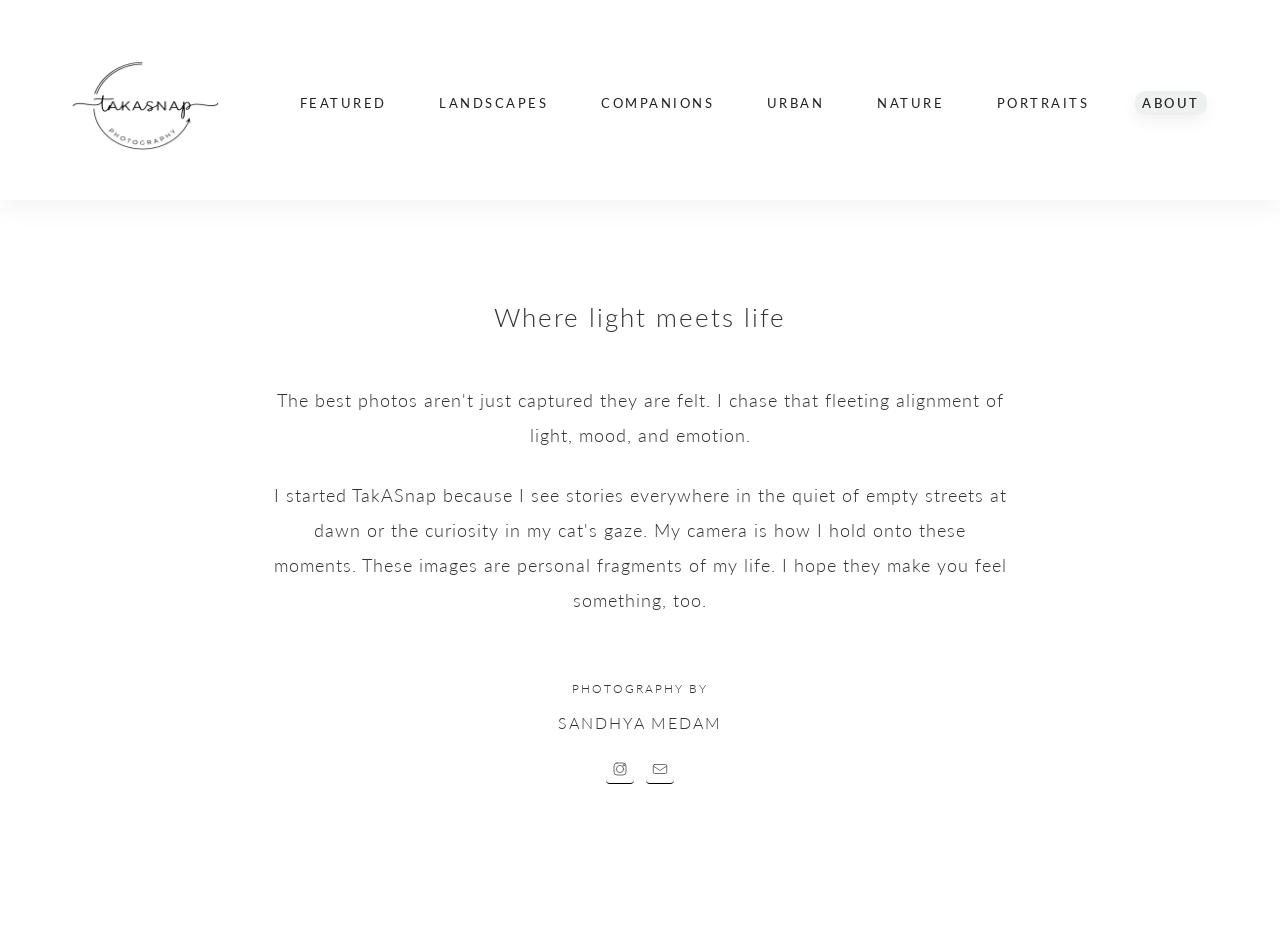
==== about.html @ beec7b59 "Polish: Aggressive logo shift (-24px)" ====
<!DOCTYPE html>
<html lang="en">

<head>
    <meta charset="UTF-8">
    <meta name="viewport" content="width=device-width, initial-scale=1.0">
    <title>About - TakASnap</title>
    <link rel="preconnect" href="https://fonts.googleapis.com">
    <link rel="preconnect" href="https://fonts.gstatic.com" crossorigin>
    <link
        href="https://fonts.googleapis.com/css2?family=Playfair+Display:wght@400;500;600&family=Lato:wght@300;400&display=swap"
        rel="stylesheet">
    <link rel="stylesheet" href="app.css?v=20260204-1749">
</head>

<body class="about-page">
    <!-- Header with Navigation -->
    <header>
        <nav>
            <div class="logo">
                <a href="index.html">
                    <img src="images/Logo/logo-circle.png" alt="TakASnap logo" class="logo-mark">
                </a>
            </div>
            <ul class="nav-menu">
                <li><a href="index.html" class="nav-link">FEATURED</a></li>
                <li><a href="landscapes.html" class="nav-link">LANDSCAPES</a></li>
                <li><a href="companions.html" class="nav-link">COMPANIONS</a></li>
                <li><a href="urban.html" class="nav-link">URBAN</a></li>
                <li><a href="nature.html" class="nav-link">NATURE</a></li>
                <li><a href="portraits.html" class="nav-link">PORTRAITS</a></li>
                <li><a href="about.html" class="nav-link active">ABOUT</a></li>
            </ul>
            <div class="nav-hint" aria-hidden="true"><span class="chevron">⬅︎</span> swipe <span
                    class="chevron">➡︎</span></div>
        </nav>
    </header>

    <!-- About Section -->
    <main>
        <section class="info-section active">
            <div class="info-content">
                <p class="about-tagline">Where light meets life</p>
                <p>The best photos aren't just captured they are felt. I chase that fleeting alignment of light, mood,
                    and emotion.</p>
                <p>I started TakASnap because I see stories everywhere in the quiet of empty streets at dawn or the
                    curiosity in my cat's gaze. My camera is how I hold onto these moments. These images are personal
                    fragments of my life. I hope they make you feel something, too.</p>
                <p class="about-credit">Photography by <span>Sandhya&nbsp;Medam</span></p>
                <div class="social-links" aria-label="Social links">
                    <a class="social-icon" href="https://www.instagram.com/taka.snap/?hl=en" target="_blank"
                        rel="noopener" aria-label="Instagram">
                        <svg viewBox="0 0 24 24" aria-hidden="true" focusable="false">
                            <rect x="4" y="4" width="16" height="16" rx="4" ry="4"></rect>
                            <circle cx="12" cy="12" r="4.8"></circle>
                            <circle cx="17" cy="7" r="0.9"></circle>
                        </svg>
                    </a>
                    <a class="social-icon" href="mailto:medamsandhyabalaram@gmail.com" aria-label="Email Sandhya Medam">
                        <svg viewBox="0 0 24 24" aria-hidden="true" focusable="false">
                            <rect x="3" y="6" width="18" height="12" rx="2" ry="2"></rect>
                            <path d="M3 8l9 6 9-6"></path>
                        </svg>
                    </a>
                </div>
            </div>
        </section>
    </main>
    <script>
        if ('scrollRestoration' in history) history.scrollRestoration = 'manual';
        window.scrollTo(0, 0);
        const updatePadding = () => {
            const header = document.querySelector('header');
            if (header) {
                const offset = header.getBoundingClientRect().height + 20;
                document.body.style.paddingTop = `${offset}px`;
            }
        };

        if ('scrollRestoration' in history) history.scrollRestoration = 'manual';

        window.addEventListener('load', updatePadding);
        window.addEventListener('resize', updatePadding);

        const header = document.querySelector('header');
        if (header && window.ResizeObserver) {
            const observer = new ResizeObserver(updatePadding);
            observer.observe(header);
        }

        if (document.readyState === 'loading') {
            document.addEventListener('DOMContentLoaded', updatePadding);
        } else {
            updatePadding();
        }
    </script>
</body>

</html>
---- app.css ----
* {
    margin: 0;
    padding: 0;
    box-sizing: border-box;
}

html {
    overflow-x: hidden;
    overflow-y: scroll;
    font-size: 16px;
    -webkit-text-size-adjust: 100%;
    -ms-text-size-adjust: 100%;
}

body {
    font-family: 'Lato', 'Helvetica Neue', Arial, sans-serif;
    background-color: #ffffff;
    color: #000;
    line-height: 1.6;
    overflow-x: hidden;
    min-height: 100vh;
    padding-top: 220px;
}

.sr-only {
    position: absolute;
    width: 1px;
    height: 1px;
    padding: 0;
    margin: -1px;
    overflow: hidden;
    clip: rect(0, 0, 0, 0);
    white-space: nowrap;
    border: 0;
}

/* Header and Navigation */
header {
    position: fixed;
    top: 0;
    width: 100%;
    background-color: #ffffff;
    z-index: 1000;
    text-align: center;
    height: 200px;
    padding: 0.6rem 0 0.4rem;
    display: flex;
    align-items: center;
    box-shadow: 0 8px 25px rgba(0, 0, 0, 0.05);
}

nav {
    max-width: 1800px;
    margin: 0 auto;
    position: relative;
    padding: 0 1.8rem;
    display: flex;
    align-items: center;
    justify-content: center;
    gap: 2.4rem;
    flex-wrap: nowrap;
}

.logo {
    position: static;
    display: inline-flex;
    align-items: center;
    margin-left: -3.4rem;
    margin-right: 2.2rem;
    align-self: center;
    flex: 0 0 auto;
    position: relative;
    top: -52px;
}

.logo a {
    display: inline-flex;
    align-items: center;
    gap: 0.5rem;
    color: inherit;
    text-decoration: none;
    margin-bottom: 0;
}

.logo a:focus-visible {
    outline: 2px solid #27292B;
    outline-offset: 4px;
}

.logo img {
    height: 200px;
    width: 200px;
    display: block;
    object-fit: contain;
    border-radius: 0;
    box-shadow: none;
}

.nav-menu {
    display: flex;
    list-style: none;
    gap: 2.4rem;
    justify-content: center;
    align-items: center;
    flex-wrap: nowrap;
    margin-bottom: 0;
    flex: 0 0 auto;
}

.nav-link {
    text-decoration: none;
    color: #222024;
    font-size: 0.8rem;
    letter-spacing: 2.5px;
    transition: color 0.18s ease, background-color 0.18s ease, box-shadow 0.18s ease, transform 0.18s ease;
    font-weight: 400;
    text-transform: uppercase;
    font-family: 'Lato', sans-serif;
    padding: 0.25rem 0.45rem;
    border-radius: 10px;
    position: relative;
    border: none;
    box-shadow: 0 0 0 rgba(0, 0, 0, 0);
}

.nav-link:hover,
.nav-link:focus-visible,
.nav-link.active {
    color: #27292B;
    background-color: rgba(39, 41, 43, 0.07);
    box-shadow: 0 6px 16px rgba(0, 0, 0, 0.06);
    transform: translateY(-1px);
    text-decoration: none;
    font-weight: 600;
}

.nav-hint {
    display: none !important;
}

@keyframes pulseHint {

    0%,
    100% {
        transform: translateX(0);
        opacity: 0.78;
    }

    50% {
        transform: translateX(-2px);
        opacity: 1;
    }
}

.hamburger {
    display: none;
    flex-direction: column;
    cursor: pointer;
    gap: 5px;
}

.hamburger span {
    width: 25px;
    height: 2px;
    background-color: #000;
    transition: all 0.3s ease;
}

/* Main Content */
main {
    margin-top: 0;
    padding: 4rem 32px;
    background-color: #ffffff;
}

.gallery-section {
    display: block;
    animation: fadeIn 0.5s ease-in;
}

.gallery-section.active {
    display: block;
}

@keyframes fadeIn {
    from {
        opacity: 0;
        transform: translateY(20px);
    }

    to {
        opacity: 1;
        transform: translateY(0);
    }
}

.gallery-grid {
    column-count: 3;
    column-gap: 32px;
    width: 100%;
    max-width: 1500px;
    padding: 0 32px;
    margin: 0 auto;
}

.gallery-item {
    position: relative;
    overflow: hidden;
    cursor: pointer;
    break-inside: avoid;
    margin-bottom: 32px;
}

.gallery-item img {
    width: 100%;
    height: auto;
    display: block;
    transition: transform 0.5s ease;
}

.gallery-item:hover img {
    transform: scale(1.05);
}

.overlay {
    position: absolute;
    bottom: 0;
    left: 0;
    right: 0;
    background: linear-gradient(to top, rgba(0, 0, 0, 0.7), transparent);
    padding: 2rem;
    opacity: 0;
    transition: opacity 0.3s ease;
}

.gallery-item:hover .overlay {
    opacity: 1;
}

.overlay p {
    color: white;
    font-size: 0.9rem;
    letter-spacing: 2px;
    font-weight: 300;
}

.info-section {
    display: block;
    max-width: 800px;
    margin: 4rem auto;
    padding: 2rem;
}

.info-section.active {
    display: block;
    animation: fadeIn 0.5s ease-in;
}

.info-content {
    text-align: center;
}

.info-content h2 {
    font-size: 2rem;
    font-weight: 400;
    letter-spacing: 4px;
    margin-bottom: 2rem;
    font-family: 'Playfair Display', serif;
}

.info-content p {
    font-size: 1.1rem;
    line-height: 2;
    margin-bottom: 1.5rem;
    color: #333;
    font-family: 'Lato', sans-serif;
    font-weight: 300;
    letter-spacing: 1px;
}

.info-content .about-tagline {
    font-size: 1.6rem;
    font-weight: 300;
    color: #333;
    margin-bottom: 2.5rem;
    font-family: 'Lato', sans-serif;
    letter-spacing: 2px;
}

.info-content .about-signature {
    font-size: 1.2rem;
    font-style: italic;
    color: #333;
    margin-top: 2rem;
    font-family: 'Playfair Display', serif;
}

.info-content .about-credit {
    margin-top: 4rem;
    font-family: 'Lato', sans-serif;
    display: flex;
    flex-direction: column;
    align-items: center;
    gap: 0.5rem;

    /* "Photography by" */
    font-size: 0.75rem;
    line-height: 1.2;
    text-transform: uppercase;

    /* MATCHING TAGLINE STYLE */
    font-weight: 300;
    color: #333;
    letter-spacing: 2px;
}

.info-content .about-credit span {
    /* "Sandhya Medam" */
    font-family: 'Lato', sans-serif;
    font-size: 1rem;
    text-transform: uppercase;
    /* ALL CAPS */
    margin-top: 0.5rem;
    font-style: normal;

    font-weight: 300;
    /* Thin/Light (Like others) */
    color: #333;
    letter-spacing: 2px;
}

.social-links {
    margin-top: 0.9rem;
    display: flex;
    gap: 0.75rem;
    justify-content: center;
}

.social-icon {
    width: 28px;
    height: 28px;
    display: inline-flex;
    align-items: center;
    justify-content: center;
    border-radius: 4px;
    border: none;
    transition: transform 0.2s ease, opacity 0.2s ease;
}

.social-icon svg {
    width: 18px;
    height: 18px;
    fill: none;
    stroke: #444;
    stroke-width: 1;
    stroke-linecap: round;
    stroke-linejoin: round;
}

.social-icon:hover,
.social-icon:focus-visible {
    transform: translateY(-1px);
    opacity: 0.78;
}


.info-content a {
    color: #000;
    text-decoration: none;
    border-bottom: 1px solid #000;
    transition: opacity 0.3s ease;
}

.info-content a:hover {
    opacity: 0.6;
}

/* Empty Gallery State */
.empty-gallery {
    grid-column: 1 / -1;
    text-align: center;
    padding: 4rem 2rem;
    color: #999;
}

.empty-gallery p {
    font-size: 1.1rem;
    margin-bottom: 1rem;
}

.empty-gallery .help-text {
    font-size: 0.9rem;
    color: #bbb;
}

.empty-gallery code {
    background: #f5f5f5;
    padding: 0.2rem 0.5rem;
    border-radius: 3px;
    font-family: 'Courier New', monospace;
    color: #666;
}

/* Responsive Design */
@media (max-width: 1024px) {
    nav {
        flex-wrap: wrap;
        gap: 2rem;
    }

    .nav-menu {
        flex-wrap: wrap;
        flex: 0 0 auto;
    }

    .logo {
        margin-left: -2.0rem;
        margin-right: 1.9rem;
        top: -36px;
    }

    header {
        height: auto;
        padding: 1rem 0 1rem;
    }

    .gallery-grid {
        column-count: 2;
        column-gap: 26px;
        width: 100%;
        padding: 0 26px;
    }

    .gallery-item {
        margin-bottom: 28px;
    }
}

@media (max-width: 768px) {
    header {
        height: auto;
        padding: 0.5rem 0 0.5rem;
    }

    nav {
        flex-direction: column;
        align-items: center;
        padding: 0 1.2rem;
        gap: 0;
    }

    .logo {
        margin: 0;
        margin-top: 0;
        margin-bottom: 3rem;
        top: 0;
    }

    .logo img {
        height: 200px;
        width: 200px;
    }

    .brand-title {
        margin-bottom: 0.95rem;
    }

    .brand-title h1 {
        font-size: 2.2rem;
        letter-spacing: 5.8px;
    }

    .nav-menu {
        position: static;
        flex-wrap: wrap;
        justify-content: center;
        background-color: transparent;
        width: 100%;
        text-align: center;
        padding: 0.2rem 0 0;
        border-top: none;
        gap: 0.7rem 1rem;
        margin-top: 0;
        margin-bottom: 1.5rem;
    }

    .nav-menu::-webkit-scrollbar {
        display: none;
    }

    .gallery-grid {
        column-count: 1;
        column-gap: 22px;
        width: 100%;
        padding: 0 22px;
    }

    .gallery-item {
        margin-bottom: 22px;
    }

    main {
        padding: 1.4rem 22px 2rem;
    }

    body {
        padding-top: 280px;
    }
}

@media (max-width: 480px) {
    header {
        height: auto;
        padding: 0 0 0.5rem;
    }

    nav {
        flex-direction: column;
        align-items: center;
        padding: 0 10px;
        gap: 0;
        flex-wrap: wrap;
        margin-top: 0;
    }

    .logo img {
        height: 200px;
        width: 200px;
    }

    .logo {
        top: 0;
        margin: 0;
        margin-top: -2.6rem;
        /* Eat internal image whitespace */
        margin-bottom: 2rem;
        margin-left: -24px;
        /* Visual centering nudge */
        align-self: center;
    }

    .nav-menu {
        gap: 0.4rem 0.7rem;
        margin-top: 0;
        margin-bottom: 1.5rem;
        padding: 0;
    }

    .brand-title {
        margin-bottom: 0.85rem;
    }

    .brand-title h1 {
        font-size: 1.9rem;
        letter-spacing: 4.8px;
    }

    .gallery-grid {
        column-count: 1;
        column-gap: 14px;
        padding: 0 14px;
    }

    .gallery-item {
        margin-bottom: 14px;
    }

    main {
        padding: 1.15rem 14px 1.6rem;
    }

    body {
        padding-top: 280px;
    }
}

/* Page-specific tweaks */
body.about-page main {
    margin-top: 0;
    padding-top: 0;
}

body.about-page .info-section {
    margin-top: 3rem;
    padding-top: 1.5rem;
}

body.portraits-page .empty-gallery {
    display: flex;
    flex-direction: column;
    align-items: center;
    justify-content: center;
    min-height: 50vh;
}

/* Triggering new deployment to ensure layout fixes are live - 2026-02-04 14:57 (Revert Force) */
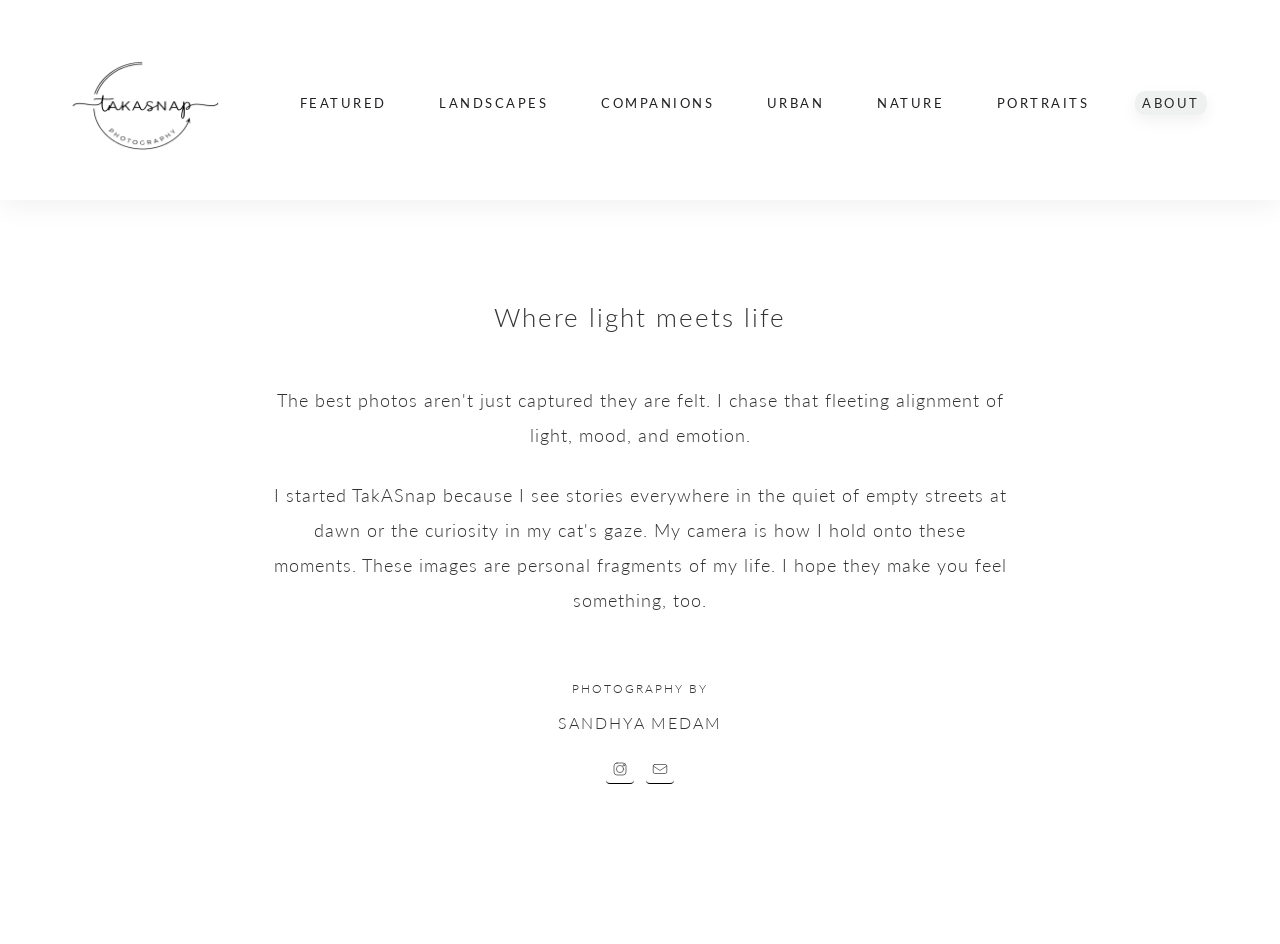
==== commit 91f8995d: "Fix: Remove bold active state to prevent layout shift" ====
--- a/about.html
+++ b/about.html
@@ -10,7 +10,7 @@
     <link
         href="https://fonts.googleapis.com/css2?family=Playfair+Display:wght@400;500;600&family=Lato:wght@300;400&display=swap"
         rel="stylesheet">
-    <link rel="stylesheet" href="app.css?v=20260204-1749">
+    <link rel="stylesheet" href="app.css?v=20260205-1946">
 </head>
 
 <body class="about-page">
--- a/app.css
+++ b/app.css
@@ -131,7 +131,6 @@
     box-shadow: 0 6px 16px rgba(0, 0, 0, 0.06);
     transform: translateY(-1px);
     text-decoration: none;
-    font-weight: 600;
 }
 
 .nav-hint {
@@ -531,19 +530,24 @@
     .logo {
         top: 0;
         margin: 0;
-        margin-top: -2.6rem;
+        margin-top: -3.2rem;
         /* Eat internal image whitespace */
-        margin-bottom: 2rem;
-        margin-left: -24px;
+        margin-bottom: 2.4rem;
+        margin-left: -42px;
         /* Visual centering nudge */
         align-self: center;
     }
 
     .nav-menu {
-        gap: 0.4rem 0.7rem;
+        gap: 1rem 0.8rem;
         margin-top: 0;
         margin-bottom: 1.5rem;
         padding: 0;
+    }
+
+    .nav-link {
+        font-size: 0.7rem;
+        padding: 0.2rem 0.35rem;
     }
 
     .brand-title {
